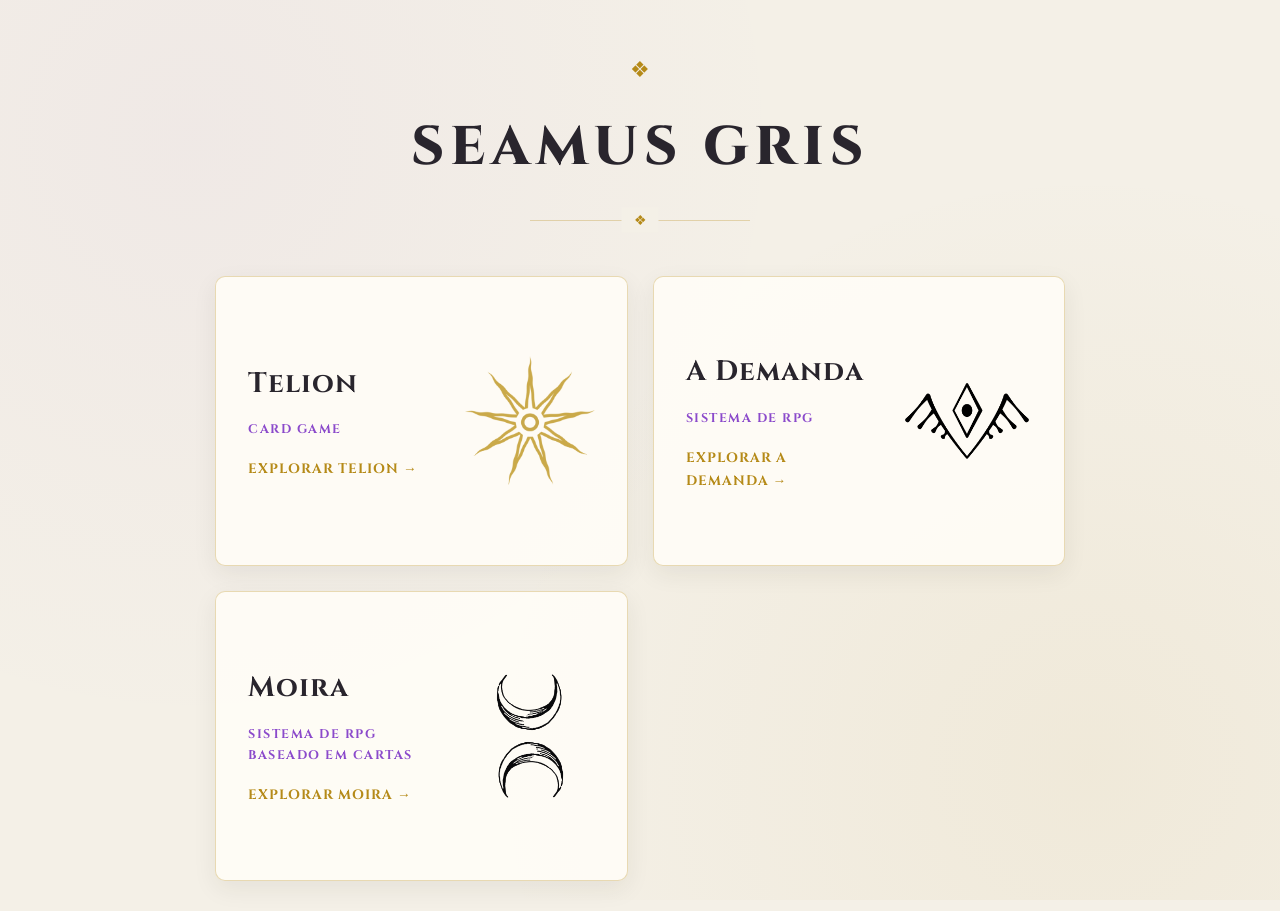
==== index.html @ 9e7d21d3 "Desenvolvimento das regras de A Demanda e adição de Moira ao homepage" ====
<!DOCTYPE html>

<html lang="pt-BR">
<head>
    <meta charset="UTF-8">
    <meta name="viewport" content="width=device-width, initial-scale=1.0">
    
<title>Seamus Gris — Projetos</title>

<link rel="icon" type="image/x-icon" href="favicon.png">

<link rel="preconnect" href="https://fonts.googleapis.com">
<link rel="preconnect" href="https://fonts.gstatic.com" crossorigin>
<link href="https://fonts.googleapis.com/css2?family=Cinzel:wght@600;700;800&family=Lora:ital,wght@0,400;0,500;0,600;1,400&display=swap" rel="stylesheet">

<style>
    :root {
        --bg-main: #f4f0e7;
        --bg-card: #fffdf8;
        --bg-card-hover: #f0e9dc;

        --accent-gold: #b58a18;
        --accent-gold-light: rgba(181, 138, 24, 0.12);
        --accent-purple: #8b4acb;
        --accent-purple-light: rgba(139, 74, 203, 0.08);

        --text-main: #29252d;
        --text-muted: #746d77;

        --border-gold: rgba(181, 138, 24, 0.30);

        --font-heading: 'Cinzel', serif;
        --font-body: 'Lora', serif;
    }

    * {
        box-sizing: border-box;
        margin: 0;
        padding: 0;
    }

    body {
        min-height: 100vh;

        background-color: var(--bg-main);
        color: var(--text-main);

        font-family: var(--font-body);
        font-size: 18px;
        line-height: 1.7;

        background-image:
            radial-gradient(
                circle at 15% 15%,
                rgba(139, 74, 203, 0.045) 0%,
                transparent 45%
            ),
            radial-gradient(
                circle at 85% 85%,
                rgba(181, 138, 24, 0.065) 0%,
                transparent 45%
            );

        background-attachment: fixed;

        -webkit-font-smoothing: antialiased;

        display: flex;
        flex-direction: column;
    }

    .container {
        width: 100%;
        max-width: 1000px;
        margin: 0 auto;
        padding: 50px 25px 30px;
        flex: 1;
    }

    /* =========================
       HEADER
       ========================= */

    header {
        text-align: center;
        margin-bottom: 55px;
    }

    .ornament {
        color: var(--accent-gold);
        font-size: 1.4rem;
        margin-bottom: 14px;
    }

    .main-title {
        font-family: var(--font-heading);
        font-size: 3.4rem;
        font-weight: 800;
        letter-spacing: 6px;
        color: var(--text-main);
        text-transform: uppercase;
        margin-bottom: 8px;
    }

    .subtitle {
        font-family: var(--font-heading);
        font-size: 1rem;
        letter-spacing: 2px;
        color: var(--accent-gold);
        text-transform: uppercase;
    }

    .header-divider {
        width: 220px;
        height: 1px;
        margin: 25px auto 0;
        background: var(--border-gold);
        position: relative;
    }

    .header-divider::after {
        content: '❖';
        position: absolute;
        left: 50%;
        top: 50%;
        transform: translate(-50%, -50%);
        background: var(--bg-main);
        padding: 0 12px;
        color: var(--accent-gold);
        font-size: 0.9rem;
    }

    /* =========================
       INTRO
       ========================= */

    .intro {
        text-align: center;
        max-width: 680px;
        margin: 0 auto 45px;
    }

    .intro p {
        color: var(--text-muted);
        font-size: 1.05rem;
    }

    /* =========================
       PROJECTS
       ========================= */

    .projects-title {
        font-family: var(--font-heading);
        text-align: center;
        font-size: 1.35rem;
        color: var(--accent-gold);
        letter-spacing: 2px;
        text-transform: uppercase;
        margin-bottom: 25px;
    }

    .projects-grid {
        display: grid;
        grid-template-columns: repeat(2, 1fr);
        gap: 25px;
        max-width: 850px;
        margin: 0 auto;
    }

    .project-card {
        display: flex;
        flex-direction: row;
        align-items: center;
        justify-content: space-between;

        min-height: 290px;
        padding: 32px;

        background: rgba(255, 253, 248, 0.88);

        border: 1px solid var(--border-gold);
        border-radius: 10px;

        text-decoration: none;
        color: inherit;

        box-shadow: 0 8px 25px rgba(48, 39, 27, 0.07);

        transition:
            transform 0.25s ease,
            box-shadow 0.25s ease,
            border-color 0.25s ease,
            background 0.25s ease;
    }

    .project-card:hover {
        transform: translateY(-5px);

        background: var(--bg-card-hover);

        border-color: var(--accent-gold);

        box-shadow:
            0 14px 30px rgba(48, 39, 27, 0.12),
            0 0 20px rgba(181, 138, 24, 0.08);
    }

    .project-symbol {
        font-size: 2rem;
        color: var(--accent-gold);
        margin-bottom: 15px;
    }

    .project-name {
        font-family: var(--font-heading);
        font-size: 1.75rem;
        font-weight: 700;
        letter-spacing: 1px;
        color: var(--text-main);
        margin-bottom: 12px;
    }

    .project-type {
        font-family: var(--font-heading);
        font-size: 0.78rem;
        font-weight: 700;
        letter-spacing: 1.5px;
        text-transform: uppercase;
        color: var(--accent-purple);
        margin-bottom: 18px;
    }

    .project-description {
        color: var(--text-muted);
        font-size: 0.95rem;
        line-height: 1.65;
        margin-bottom: 25px;
    }

    .project-link {
        margin-top: auto;

        font-family: var(--font-heading);
        font-size: 0.85rem;
        font-weight: 700;
        letter-spacing: 1px;

        color: var(--accent-gold);
        text-transform: uppercase;

        transition: color 0.2s ease;
    }

    .project-card:hover .project-link {
        color: var(--accent-purple);
    }

    .project-info {
        flex: 1;
        min-width: 0;
    }

    .project-logo {
        width: 130px;
        height: 130px;

        flex-shrink: 0;

        display: flex;
        align-items: center;
        justify-content: center;

        margin-left: 30px;
    }

    .project-logo img {
        max-width: 100%;
        max-height: 100%;

        object-fit: contain;

        transition: transform 0.25s ease;
    }

    .project-card:hover .project-logo img {
        transform: scale(1.05);
    }

    /* =========================
       FOOTER
       ========================= */

    footer {
        text-align: center;

        padding: 25px;

        color: var(--text-muted);
        font-size: 0.85rem;

        border-top: 1px solid var(--border-gold);
        margin-top: 55px;
    }

    footer strong {
        font-family: var(--font-heading);
        color: var(--text-main);
        letter-spacing: 1px;
    }

    /* =========================
       MOBILE
       ========================= */

    @media (max-width: 700px) {
        .container {
            padding: 35px 18px 20px;
        }

        .main-title {
            font-size: 2.5rem;
            letter-spacing: 4px;
        }

        .subtitle {
            font-size: 0.8rem;
        }

        .projects-grid {
            grid-template-columns: 1fr;
        }

        .project-card {
            min-height: 250px;
        }
    }
</style>

</head>

<body>

<main class="container">

    <header>
        <div class="ornament">❖</div>

        <h1 class="main-title">Seamus Gris</h1>

        <div class="header-divider"></div>
    </header>


    <section>


        <div class="projects-grid">

            <!-- TELION -->

            <a class="project-card" href="https://seamusgris.github.io/telion/">

                <div class="project-info">
                    <div class="project-name">
                        Telion
                    </div>

                    <div class="project-type">
                        Card Game
                    </div>

                    <div class="project-link">
                        Explorar Telion →
                    </div>
                </div>

                <div class="project-logo">
                     <img src="icon.png" alt="Telion Logo">
                </div>

            </a>


            <!-- A DEMANDA -->

            <a class="project-card" href="/a-demanda/">

                <div class="project-info">
                    <div class="project-name">
                        A Demanda
                    </div>

                    <div class="project-type">
                        Sistema de RPG
                    </div>

                    <div class="project-link">
                        Explorar A Demanda →
                    </div>
                </div>

                <div class="project-logo">
                    <img src="demanda-icon.png" alt="A Demanda Logo">
                </div>

            </a>

        <!-- MOIRA -->

        <a class="project-card" href="/moira/">

            <div class="project-info">
                <div class="project-name">Moira</div>
                <div class="project-type">Sistema de RPG baseado em cartas</div>
                <div class="project-link">Explorar Moira →</div>
            </div>

            <div class="project-logo">
                <img src="moira.png" alt="Moira Logo">
            </div>

        </a>

        </div>

    </section>

</main>

</body>
</html>
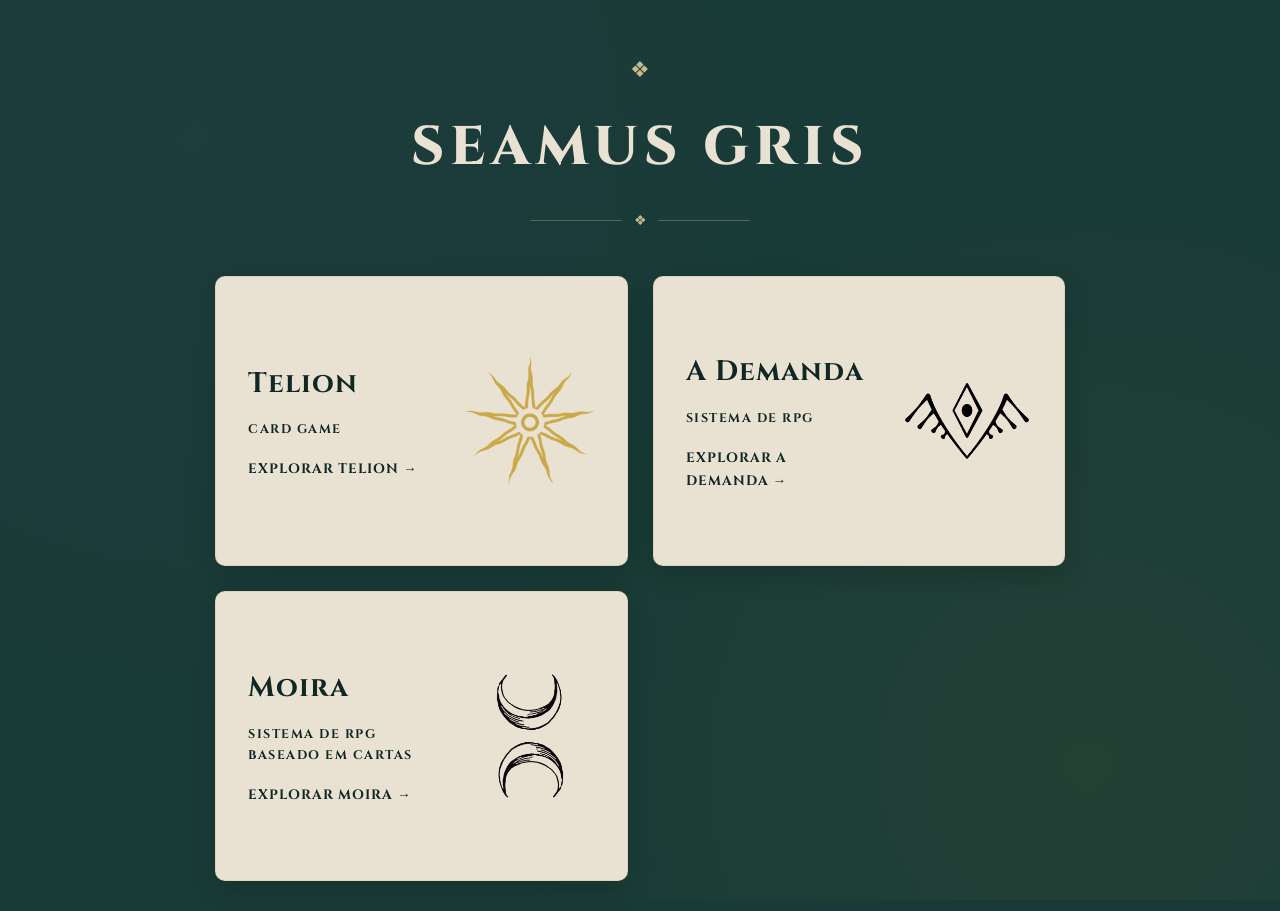
==== commit 5cba8848: "Ordem das tabs e ajustes na criação de personagens" ====
--- a/index.html
+++ b/index.html
@@ -15,19 +15,34 @@
 
 <style>
     :root {
-        --bg-main: #f4f0e7;
-        --bg-card: #fffdf8;
-        --bg-card-hover: #f0e9dc;
-
-        --accent-gold: #b58a18;
-        --accent-gold-light: rgba(181, 138, 24, 0.12);
+        --bg-main: #193b37;
+        --bg-card: #e9e2d3;
+        --bg-card-hover: #ded5c2;
+
+        /* --accent-beige: #526b5b;
+        --accent-beige-light: rgba(181, 138, 24, 0.12);
         --accent-purple: #8b4acb;
         --accent-purple-light: rgba(139, 74, 203, 0.08);
 
         --text-main: #29252d;
         --text-muted: #746d77;
 
-        --border-gold: rgba(181, 138, 24, 0.30);
+        --border-beige: rgba(181, 138, 24, 0.30);
+        */
+
+        --accent-green-dark: #294c43;
+        --accent-green-light: rgba(82, 107, 91, 0.12);
+
+        /* Bege / destaque */
+        --accent-beige: #c7b98f;
+        --accent-beige-light: rgba(199, 185, 143, 0.15);
+
+        /* Texto */
+        --text-main: #102724;
+        --text-light: #e9e2d3;
+        --text-muted: #68736d;
+
+        --border-beige: rgba(199, 185, 143, 0.35);
 
         --font-heading: 'Cinzel', serif;
         --font-body: 'Lora', serif;
@@ -87,7 +102,7 @@
     }
 
     .ornament {
-        color: var(--accent-gold);
+        color: var(--accent-beige);
         font-size: 1.4rem;
         margin-bottom: 14px;
     }
@@ -97,7 +112,7 @@
         font-size: 3.4rem;
         font-weight: 800;
         letter-spacing: 6px;
-        color: var(--text-main);
+        color: var(--text-light);
         text-transform: uppercase;
         margin-bottom: 8px;
     }
@@ -106,7 +121,7 @@
         font-family: var(--font-heading);
         font-size: 1rem;
         letter-spacing: 2px;
-        color: var(--accent-gold);
+        color: var(--accent-beige);
         text-transform: uppercase;
     }
 
@@ -114,7 +129,7 @@
         width: 220px;
         height: 1px;
         margin: 25px auto 0;
-        background: var(--border-gold);
+        background: var(--border-beige);
         position: relative;
     }
 
@@ -126,7 +141,7 @@
         transform: translate(-50%, -50%);
         background: var(--bg-main);
         padding: 0 12px;
-        color: var(--accent-gold);
+        color: var(--accent-beige);
         font-size: 0.9rem;
     }
 
@@ -153,7 +168,7 @@
         font-family: var(--font-heading);
         text-align: center;
         font-size: 1.35rem;
-        color: var(--accent-gold);
+        color: var(--accent-beige);
         letter-spacing: 2px;
         text-transform: uppercase;
         margin-bottom: 25px;
@@ -176,15 +191,15 @@
         min-height: 290px;
         padding: 32px;
 
-        background: rgba(255, 253, 248, 0.88);
-
-        border: 1px solid var(--border-gold);
+        background: var(--bg-card);
+
+        border: 1px solid var(--border-beige);
         border-radius: 10px;
 
         text-decoration: none;
         color: inherit;
 
-        box-shadow: 0 8px 25px rgba(48, 39, 27, 0.07);
+        box-shadow: 0 8px 25px rgba(5, 20, 18, 0.20);
 
         transition:
             transform 0.25s ease,
@@ -198,7 +213,7 @@
 
         background: var(--bg-card-hover);
 
-        border-color: var(--accent-gold);
+        border-color: var(--accent-beige);
 
         box-shadow:
             0 14px 30px rgba(48, 39, 27, 0.12),
@@ -207,7 +222,7 @@
 
     .project-symbol {
         font-size: 2rem;
-        color: var(--accent-gold);
+        color: var(--accent-beige);
         margin-bottom: 15px;
     }
 
@@ -245,7 +260,7 @@
         font-weight: 700;
         letter-spacing: 1px;
 
-        color: var(--accent-gold);
+        color: var(--text-main);
         text-transform: uppercase;
 
         transition: color 0.2s ease;
@@ -298,7 +313,7 @@
         color: var(--text-muted);
         font-size: 0.85rem;
 
-        border-top: 1px solid var(--border-gold);
+        border-top: 1px solid var(--border-beige);
         margin-top: 55px;
     }
 
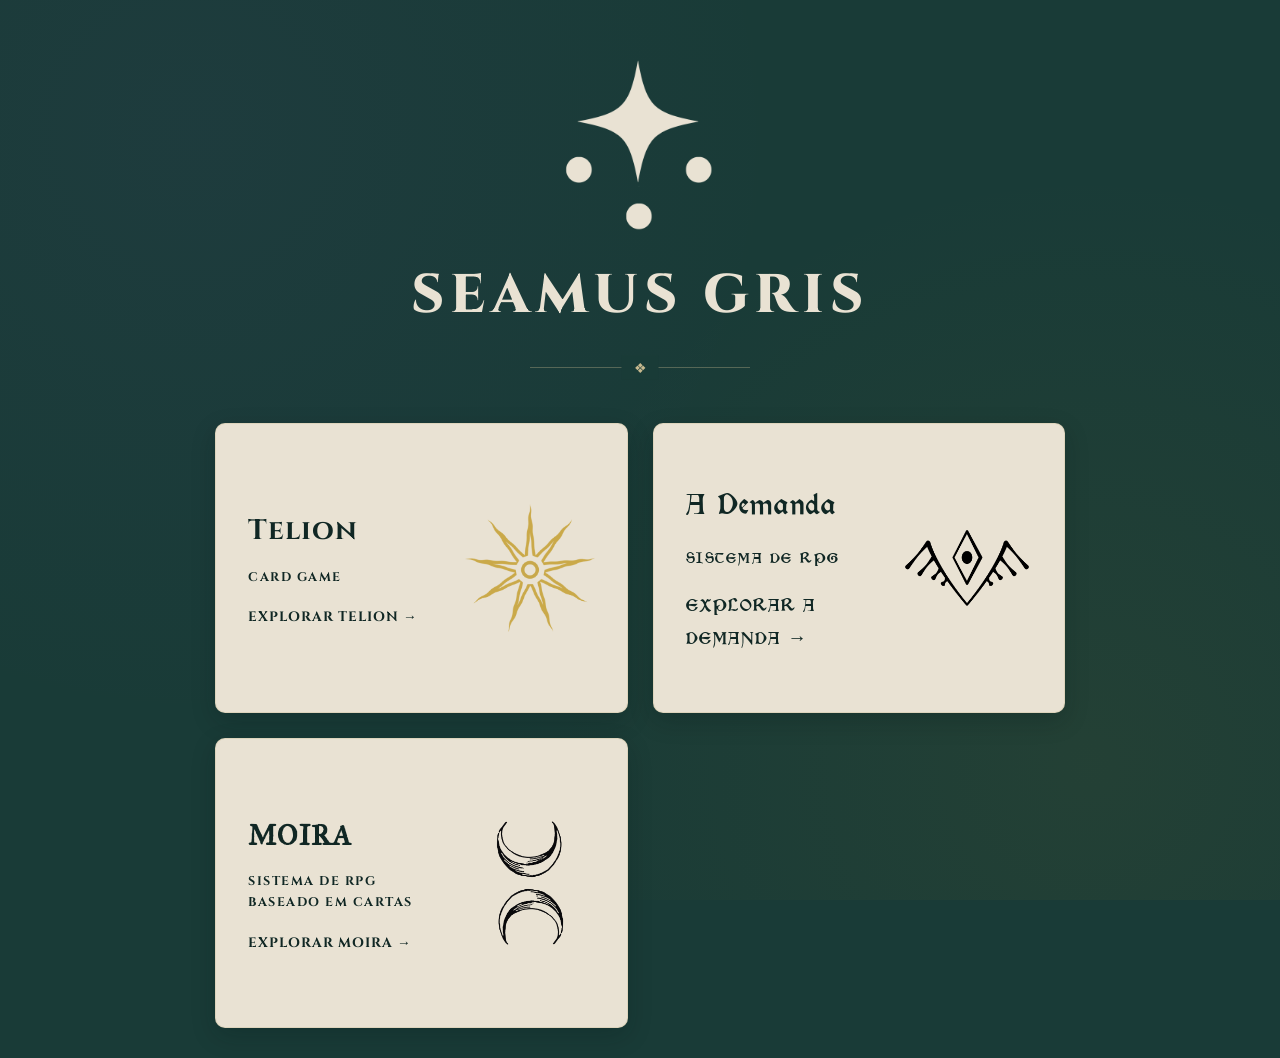
==== commit 75e96851: "Ícone da inicial e fontes dos projetos" ====
--- a/index.html
+++ b/index.html
@@ -14,6 +14,22 @@
 <link href="https://fonts.googleapis.com/css2?family=Cinzel:wght@600;700;800&family=Lora:ital,wght@0,400;0,500;0,600;1,400&display=swap" rel="stylesheet">
 
 <style>
+
+    @font-face {
+            font-family: 'MorrisRoman';
+            src: url('./MorrisRoman-Black.ttf') format('truetype');
+            font-weight: normal;
+            font-style: normal;
+        }
+
+    @font-face {
+            font-family: 'IFGPSC';
+            src: url('./IMFellGreatPrimerSC-Regular.ttf') format('truetype');
+            font-weight: normal;
+            font-style: normal;
+        }
+
+
     :root {
         --bg-main: #193b37;
         --bg-card: #e9e2d3;
@@ -46,6 +62,8 @@
 
         --font-heading: 'Cinzel', serif;
         --font-body: 'Lora', serif;
+        --font-demanda: 'MorrisRoman', serif;
+        --font-moira: 'IFGPSC', serif;
     }
 
     * {
@@ -358,7 +376,7 @@
 <main class="container">
 
     <header>
-        <div class="ornament">❖</div>
+        <img src="seamus-icon.png" style="width: 20%; height: auto;" alt="SeamusGris Logo">
 
         <h1 class="main-title">Seamus Gris</h1>
 
@@ -398,18 +416,18 @@
 
             <!-- A DEMANDA -->
 
-            <a class="project-card" href="/a-demanda/">
+            <a class="project-card" href="./a-demanda/">
 
                 <div class="project-info">
-                    <div class="project-name">
+                    <div class="project-name" style="font-family: var(--font-demanda); font-size: 2rem;">
                         A Demanda
                     </div>
 
-                    <div class="project-type">
+                    <div class="project-type" style="font-family: var(--font-demanda); font-size: 1rem;">
                         Sistema de RPG
                     </div>
 
-                    <div class="project-link">
+                    <div class="project-link" style="font-family: var(--font-demanda); font-size: 1.2rem;">
                         Explorar A Demanda →
                     </div>
                 </div>
@@ -425,7 +443,7 @@
         <a class="project-card" href="/moira/">
 
             <div class="project-info">
-                <div class="project-name">Moira</div>
+                <div class="project-name" style="font-family: var(--font-moira);">MOIRA</div>
                 <div class="project-type">Sistema de RPG baseado em cartas</div>
                 <div class="project-link">Explorar Moira →</div>
             </div>
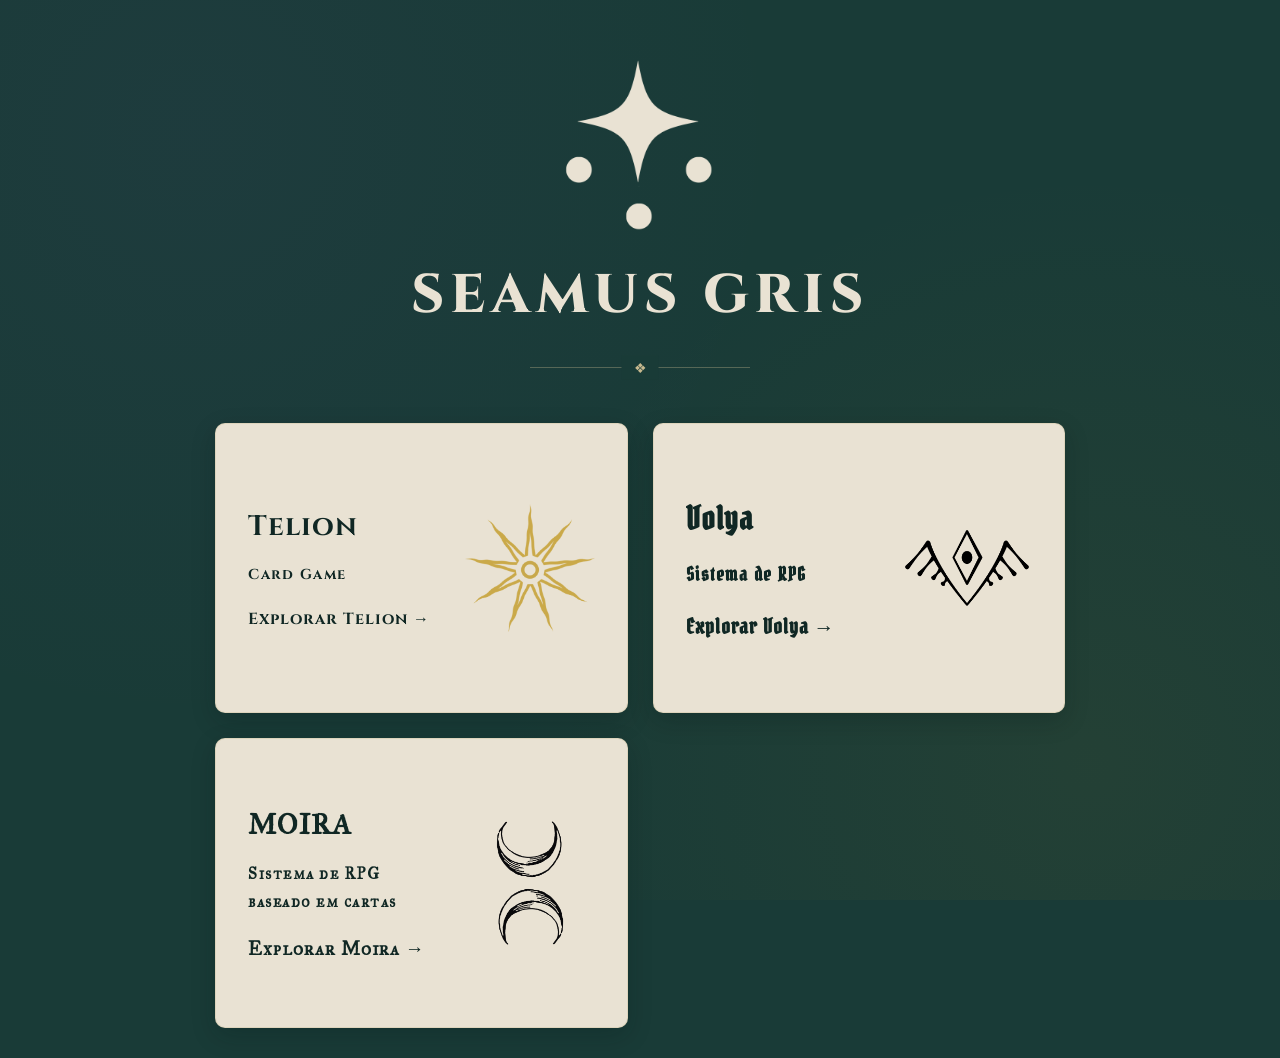
==== commit 7143091b: "Mudar nome de A Demanda para Volya, adaptar a fonte do hub central" ====
--- a/index.html
+++ b/index.html
@@ -16,8 +16,8 @@
 <style>
 
     @font-face {
-            font-family: 'MorrisRoman';
-            src: url('./MorrisRoman-Black.ttf') format('truetype');
+            font-family: 'PirataOne';
+            src: url('./PirataOne-Regular.ttf') format('truetype');
             font-weight: normal;
             font-style: normal;
         }
@@ -35,17 +35,6 @@
         --bg-card: #e9e2d3;
         --bg-card-hover: #ded5c2;
 
-        /* --accent-beige: #526b5b;
-        --accent-beige-light: rgba(181, 138, 24, 0.12);
-        --accent-purple: #8b4acb;
-        --accent-purple-light: rgba(139, 74, 203, 0.08);
-
-        --text-main: #29252d;
-        --text-muted: #746d77;
-
-        --border-beige: rgba(181, 138, 24, 0.30);
-        */
-
         --accent-green-dark: #294c43;
         --accent-green-light: rgba(82, 107, 91, 0.12);
 
@@ -62,7 +51,7 @@
 
         --font-heading: 'Cinzel', serif;
         --font-body: 'Lora', serif;
-        --font-demanda: 'MorrisRoman', serif;
+        --font-volya: 'PirataOne', serif;
         --font-moira: 'IFGPSC', serif;
     }
 
@@ -255,10 +244,9 @@
 
     .project-type {
         font-family: var(--font-heading);
-        font-size: 0.78rem;
+        font-size: 0.9rem;
         font-weight: 700;
         letter-spacing: 1.5px;
-        text-transform: uppercase;
         color: var(--accent-purple);
         margin-bottom: 18px;
     }
@@ -274,12 +262,11 @@
         margin-top: auto;
 
         font-family: var(--font-heading);
-        font-size: 0.85rem;
+        font-size: 1rem;
         font-weight: 700;
         letter-spacing: 1px;
 
         color: var(--text-main);
-        text-transform: uppercase;
 
         transition: color 0.2s ease;
     }
@@ -414,26 +401,26 @@
             </a>
 
 
-            <!-- A DEMANDA -->
-
-            <a class="project-card" href="./a-demanda/">
+            <!-- VOLYA -->
+
+            <a class="project-card" href="./volya/index.html">
 
                 <div class="project-info">
-                    <div class="project-name" style="font-family: var(--font-demanda); font-size: 2rem;">
-                        A Demanda
-                    </div>
-
-                    <div class="project-type" style="font-family: var(--font-demanda); font-size: 1rem;">
+                    <div class="project-name" style="font-family: var(--font-volya); font-size: 2rem;">
+                        Volya
+                    </div>
+
+                    <div class="project-type" style="font-family: var(--font-volya); font-size: 1.2rem;">
                         Sistema de RPG
                     </div>
 
-                    <div class="project-link" style="font-family: var(--font-demanda); font-size: 1.2rem;">
-                        Explorar A Demanda →
+                    <div class="project-link" style="font-family: var(--font-volya); font-size: 1.3rem;">
+                        Explorar Volya →
                     </div>
                 </div>
 
                 <div class="project-logo">
-                    <img src="demanda-icon.png" alt="A Demanda Logo">
+                    <img src="volya-icon.png" alt="Volya Logo">
                 </div>
 
             </a>
@@ -444,8 +431,8 @@
 
             <div class="project-info">
                 <div class="project-name" style="font-family: var(--font-moira);">MOIRA</div>
-                <div class="project-type">Sistema de RPG baseado em cartas</div>
-                <div class="project-link">Explorar Moira →</div>
+                <div class="project-type" style="font-family: var(--font-moira); font-size: 1rem;">Sistema de RPG baseado em cartas</div>
+                <div class="project-link" style="font-family: var(--font-moira); font-size: 1.2rem;">Explorar Moira →</div>
             </div>
 
             <div class="project-logo">
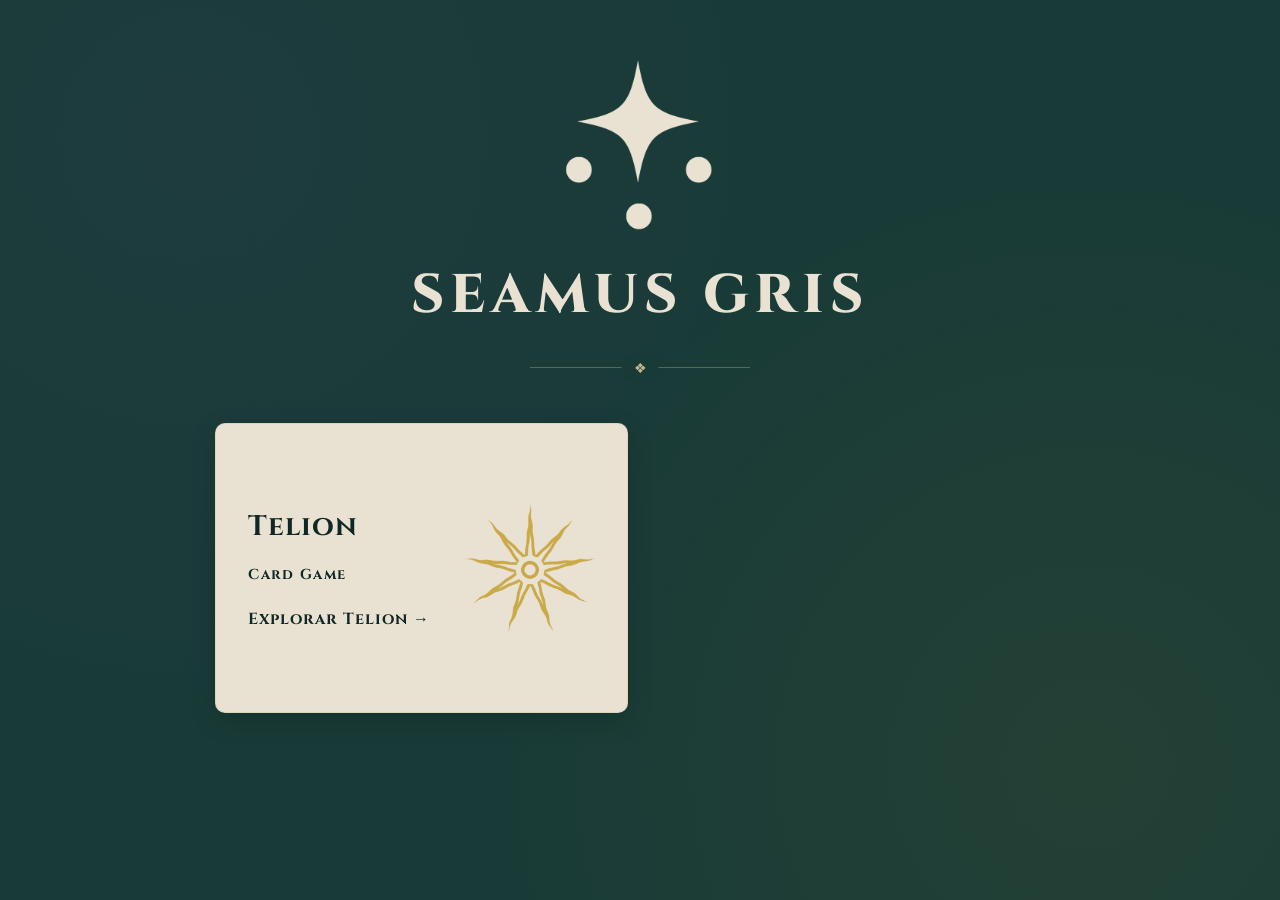
==== commit 0b9d541c: "Retirar páginas vazias" ====
--- a/index.html
+++ b/index.html
@@ -401,7 +401,7 @@
             </a>
 
 
-            <!-- VOLYA -->
+            <!-- VOLYA 
 
             <a class="project-card" href="./volya/index.html">
 
@@ -425,7 +425,9 @@
 
             </a>
 
-        <!-- MOIRA -->
+            -->
+
+        <!-- MOIRA 
 
         <a class="project-card" href="/moira/">
 
@@ -441,6 +443,8 @@
 
         </a>
 
+        -->
+
         </div>
 
     </section>
